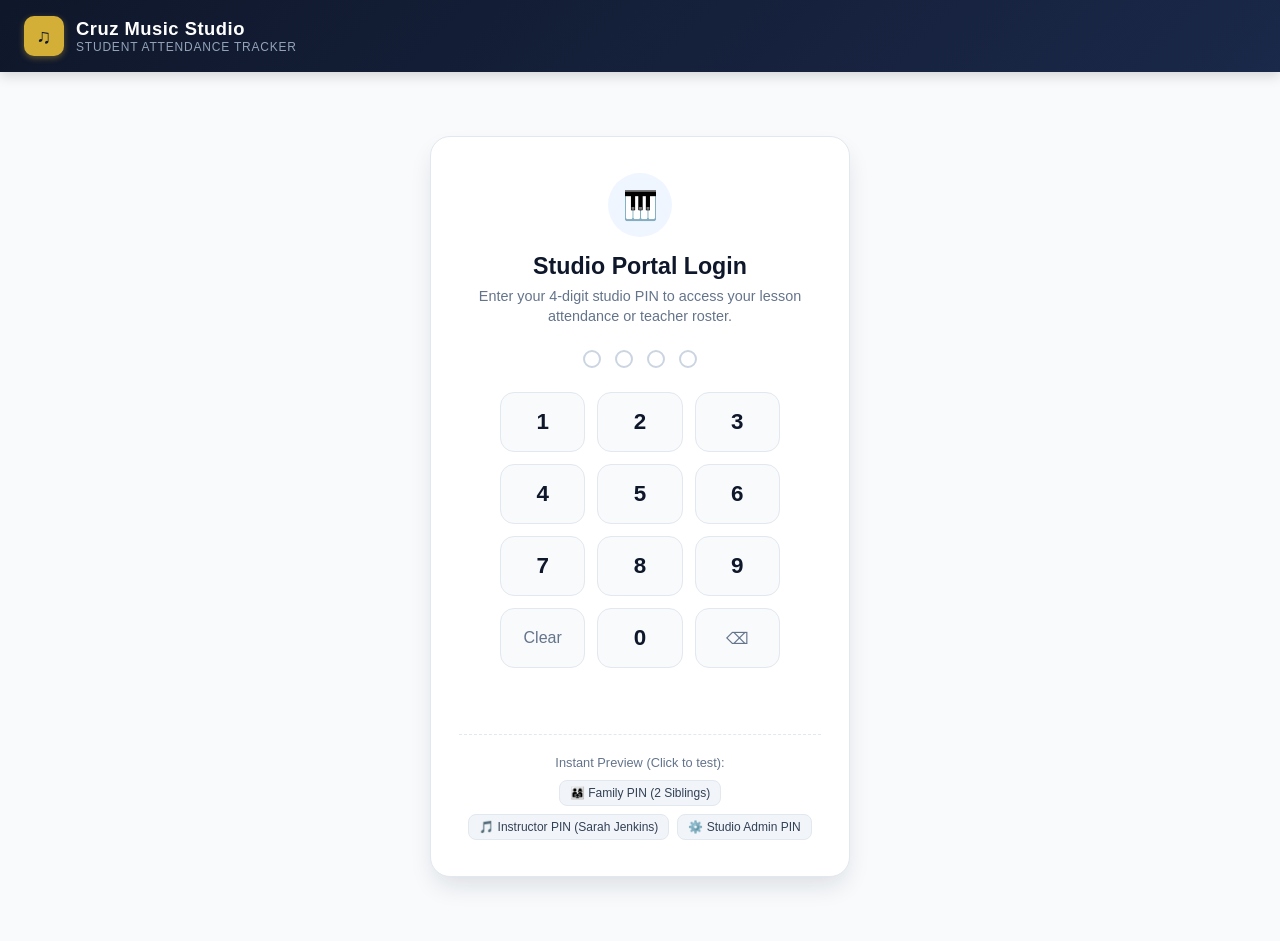
==== frontend/index.html @ cd7b5f2f "Initial commit: Cruz Music Studio Student Attendance Tracker" ====
<!DOCTYPE html>
<html lang="en">
<head>
  <meta charset="UTF-8">
  <meta name="viewport" content="width=device-width, initial-scale=1.0">
  <title>Cruz Music Studio — Attendance & Lesson Tracker</title>
  <link rel="stylesheet" href="styles.css">
</head>
<body>

  <!-- Top App Header -->
  <header class="app-header">
    <div class="brand-wrapper">
      <div class="brand-icon">♫</div>
      <div>
        <div class="brand-title">Cruz Music Studio</div>
        <div class="brand-subtitle">Student Attendance Tracker</div>
      </div>
    </div>
    <div class="header-actions" id="header-user-block" style="display: none;">
      <div class="user-badge" id="current-user-tag">Family Portal</div>
      <button class="btn-secondary-sm" id="btn-logout">Exit / Switch PIN</button>
    </div>
  </header>

  <!-- Main Container -->
  <main class="main-container">

    <!-- ==========================================
         VIEW 1: 4-DIGIT PIN LOGIN SCREEN
         ========================================== -->
    <section id="view-login" class="login-card">
      <div class="login-icon-badge">🎹</div>
      <h2 class="login-title">Studio Portal Login</h2>
      <p class="login-desc">Enter your 4-digit studio PIN to access your lesson attendance or teacher roster.</p>

      <!-- 4 PIN Dots -->
      <div class="pin-display-wrapper">
        <div class="pin-dot" id="dot-0"></div>
        <div class="pin-dot" id="dot-1"></div>
        <div class="pin-dot" id="dot-2"></div>
        <div class="pin-dot" id="dot-3"></div>
      </div>

      <!-- Touch Keypad -->
      <div class="pin-keypad">
        <button class="key-btn" data-key="1">1</button>
        <button class="key-btn" data-key="2">2</button>
        <button class="key-btn" data-key="3">3</button>
        <button class="key-btn" data-key="4">4</button>
        <button class="key-btn" data-key="5">5</button>
        <button class="key-btn" data-key="6">6</button>
        <button class="key-btn" data-key="7">7</button>
        <button class="key-btn" data-key="8">8</button>
        <button class="key-btn" data-key="9">9</button>
        <button class="key-btn action-key" data-key="clear">Clear</button>
        <button class="key-btn" data-key="0">0</button>
        <button class="key-btn action-key" data-key="backspace">⌫</button>
      </div>

      <div class="pin-feedback" id="pin-feedback"></div>

      <!-- Quick Demo PIN Switchers for Testing -->
      <div class="demo-pills">
        <span>Instant Preview (Click to test):</span>
        <div class="demo-btn-group">
          <button class="demo-chip" onclick="app.quickFillPin('4421')">👨‍👩‍👧 Family PIN (2 Siblings)</button>
          <button class="demo-chip" onclick="app.quickFillPin('1102')">🎵 Instructor PIN (Sarah Jenkins)</button>
          <button class="demo-chip" onclick="app.quickFillPin('9900')">⚙️ Studio Admin PIN</button>
        </div>
      </div>
    </section>

    <!-- ==========================================
         VIEW 2: FAMILY / PARENT PORTAL
         ========================================== -->
    <section id="view-family" style="display: none;">
      <div class="portal-header">
        <div class="portal-title-block">
          <h1 id="family-welcome-name">Welcome, Miller Family</h1>
          <p id="family-contact-sub">Primary Contact: (555) 831-2910 • maria.miller@email.com</p>
        </div>
        <div class="user-badge" style="background:#1E293B; border-color:#334155;">
          <span>Family PIN:</span> <strong id="family-pin-display">4421</strong>
        </div>
      </div>

      <!-- Child Tabs (If Family has multiple children) -->
      <div class="family-tabs" id="family-student-tabs">
        <!-- Rendered dynamically -->
      </div>

      <!-- Active Child Card Banner -->
      <div class="student-hero-banner" id="student-hero-banner">
        <div class="hero-meta">
          <h2 id="active-student-name">Leo Miller</h2>
          <div class="hero-details">
            <div>Instrument: <strong id="active-student-instrument">Piano</strong></div>
            <div>Instructor: <strong id="active-student-teacher">Sarah Jenkins</strong></div>
            <div>Lesson Schedule: <strong id="active-student-schedule">Tuesday at 4:00 PM</strong></div>
          </div>
        </div>
      </div>

      <!-- Summary Stats -->
      <div class="stat-grid">
        <div class="stat-card" style="border-top: 4px solid var(--status-attended);">
          <div class="stat-num" id="stat-attended" style="color: var(--status-attended);">0</div>
          <div class="stat-label">Attended</div>
        </div>
        <div class="stat-card" style="border-top: 4px solid var(--status-late);">
          <div class="stat-num" id="stat-late" style="color: var(--status-late);">0</div>
          <div class="stat-label">Late</div>
        </div>
        <div class="stat-card" style="border-top: 4px solid var(--status-missed);">
          <div class="stat-num" id="stat-missed" style="color: var(--status-missed);">0</div>
          <div class="stat-label">Missed</div>
        </div>
        <div class="stat-card" style="border-top: 4px solid var(--status-rescheduled);">
          <div class="stat-num" id="stat-rescheduled" style="color: var(--status-rescheduled);">0</div>
          <div class="stat-label">Rescheduled</div>
        </div>
      </div>

      <!-- Attendance History -->
      <div class="timeline-card">
        <div class="table-header">
          <span>Lesson Attendance Log & Practice Notes</span>
        </div>
        <div style="overflow-x: auto;">
          <table class="attendance-table">
            <thead>
              <tr>
                <th>Lesson #</th>
                <th>Date</th>
                <th>Status</th>
                <th>Instructor</th>
                <th>Practice Notes & Teacher Homework</th>
              </tr>
            </thead>
            <tbody id="family-attendance-tbody">
              <!-- Rendered dynamically -->
            </tbody>
          </table>
        </div>
      </div>
    </section>

    <!-- ==========================================
         VIEW 3: TEACHER PORTAL
         ========================================== -->
    <section id="view-teacher" style="display: none;">
      <div class="portal-header">
        <div class="portal-title-block">
          <h1 id="teacher-portal-name">Instructor: Sarah Jenkins</h1>
          <p id="teacher-portal-instruments">Piano, Voice • Today's Student Roster</p>
        </div>
        <div class="teacher-controls">
          <div class="date-picker-wrap">
            <label for="teacher-date-input">Lesson Date:</label>
            <input type="date" id="teacher-date-input">
          </div>
          <button class="btn-primary" id="btn-save-all-teacher">💾 Save All Changes</button>
        </div>
      </div>

      <div class="action-bar" style="margin-bottom: 20px;">
        <span style="font-weight: 700; color: var(--primary-navy);" id="roster-count-label">Assigned Students (0)</span>
        <div style="font-size: 0.85rem; color: var(--text-muted);">
          Tap status button to record attendance. Auto-saves on change.
        </div>
      </div>

      <!-- List of Student Cards -->
      <div id="teacher-roster-list">
        <!-- Rendered dynamically -->
      </div>
    </section>

    <!-- ==========================================
         VIEW 4: STUDIO ADMIN DASHBOARD
         ========================================== -->
    <section id="view-admin" style="display: none;">
      <div class="portal-header">
        <div class="portal-title-block">
          <h1>Studio Administration</h1>
          <p>Cruz Music Studio • Master Roster & Attendance Control</p>
        </div>
        <div style="display: flex; gap: 10px;">
          <button class="btn-gold" id="btn-modal-add-student">+ New Family / Student</button>
          <button class="btn-primary" id="btn-modal-add-teacher">+ New Instructor</button>
        </div>
      </div>

      <div class="admin-tabs">
        <button class="admin-tab active" data-tab="admin-tab-students">Families & Students</button>
        <button class="admin-tab" data-tab="admin-tab-teachers">Instructors (10)</button>
        <button class="admin-tab" data-tab="admin-tab-attendance">Recent Attendance Log</button>
        <button class="admin-tab" data-tab="admin-tab-settings">Google Sheet Connection</button>
      </div>

      <!-- Tab A: Students -->
      <div id="admin-tab-students" class="admin-tab-content">
        <div class="timeline-card">
          <div class="table-header">
            <span>Enrolled Students & Assigned Family PINs</span>
          </div>
          <div style="overflow-x: auto;">
            <table class="attendance-table">
              <thead>
                <tr>
                  <th>Student Name</th>
                  <th>Instrument</th>
                  <th>Instructor</th>
                  <th>Day & Time</th>
                  <th>Parent / Family</th>
                  <th>Family 4-Digit PIN</th>
                  <th>Status</th>
                </tr>
              </thead>
              <tbody id="admin-students-tbody"></tbody>
            </table>
          </div>
        </div>
      </div>

      <!-- Tab B: Teachers -->
      <div id="admin-tab-teachers" class="admin-tab-content" style="display: none;">
        <div class="timeline-card">
          <div class="table-header">
            <span>Studio Instructors Roster</span>
          </div>
          <div style="overflow-x: auto;">
            <table class="attendance-table">
              <thead>
                <tr>
                  <th>Teacher ID</th>
                  <th>Name</th>
                  <th>4-Digit PIN</th>
                  <th>Instruments</th>
                  <th>Email</th>
                  <th>Phone</th>
                  <th>Active</th>
                </tr>
              </thead>
              <tbody id="admin-teachers-tbody"></tbody>
            </table>
          </div>
        </div>
      </div>

      <!-- Tab C: Recent Attendance -->
      <div id="admin-tab-attendance" class="admin-tab-content" style="display: none;">
        <div class="timeline-card">
          <div class="table-header">
            <span>Studio-Wide Lesson Attendance Records</span>
          </div>
          <div style="overflow-x: auto;">
            <table class="attendance-table">
              <thead>
                <tr>
                  <th>Date</th>
                  <th>Student</th>
                  <th>Instructor</th>
                  <th>Status</th>
                  <th>Lesson #</th>
                  <th>Notes</th>
                </tr>
              </thead>
              <tbody id="admin-attendance-tbody"></tbody>
            </table>
          </div>
        </div>
      </div>

      <!-- Tab D: Google Sheet Settings -->
      <div id="admin-tab-settings" class="admin-tab-content" style="display: none;">
        <div class="student-card" style="max-width: 650px;">
          <h3 style="margin-bottom: 12px; color: var(--primary-navy);">Google Apps Script Web App Connection</h3>
          <p style="font-size: 0.9rem; color: var(--text-muted); margin-bottom: 16px; line-height: 1.5;">
            Paste your deployed Google Apps Script Web App URL below to sync directly with your live Google Sheet.
          </p>
          <div class="form-group">
            <label for="gas-endpoint-url">Google Apps Script Web App URL:</label>
            <input type="url" id="gas-endpoint-url" placeholder="https://script.google.com/macros/s/.../exec">
          </div>
          <div style="display: flex; gap: 10px; align-items: center; margin-top: 16px;">
            <button class="btn-primary" id="btn-save-gas-url">Save & Test Connection</button>
            <button class="btn-secondary-sm" style="color: var(--primary-navy); border-color: var(--border-color);" id="btn-reset-demo-mode">Reset to Demo Data</button>
          </div>
          <div id="gas-connection-status" style="margin-top: 14px; font-size: 0.88rem; font-weight: 600;"></div>
        </div>
      </div>
    </section>

  </main>

  <!-- ==========================================
       MODAL: ADD NEW FAMILY / STUDENT
       ========================================== -->
  <div class="modal-overlay" id="modal-add-student">
    <div class="modal-box">
      <div class="modal-header">
        <h3>Add New Family / Student</h3>
        <button class="modal-close" onclick="app.closeModals()">✕</button>
      </div>
      <form id="form-add-student">
        <div class="form-group">
          <label>Student Full Name *</label>
          <input type="text" id="new-stu-name" required placeholder="e.g. Liam Miller">
        </div>
        <div class="form-group">
          <label>Parent / Guardian Name *</label>
          <input type="text" id="new-parent-name" required placeholder="e.g. Maria Miller">
        </div>
        <div class="form-group">
          <label>Parent Phone & Email</label>
          <div style="display: grid; grid-template-columns: 1fr 1fr; gap: 8px;">
            <input type="tel" id="new-parent-phone" placeholder="(555) 000-0000">
            <input type="email" id="new-parent-email" placeholder="parent@email.com">
          </div>
        </div>
        <div class="form-group">
          <label>Instrument *</label>
          <input type="text" id="new-stu-instrument" required placeholder="e.g. Piano, Guitar, Drums, Voice">
        </div>
        <div class="form-group">
          <label>Assigned Instructor *</label>
          <select id="new-stu-teacher" required></select>
        </div>
        <div class="form-group">
          <label>Lesson Schedule (Day & Time)</label>
          <div style="display: grid; grid-template-columns: 1fr 1fr; gap: 8px;">
            <select id="new-stu-day">
              <option value="Monday">Monday</option>
              <option value="Tuesday">Tuesday</option>
              <option value="Wednesday">Wednesday</option>
              <option value="Thursday">Thursday</option>
              <option value="Friday">Friday</option>
              <option value="Saturday">Saturday</option>
            </select>
            <input type="text" id="new-stu-time" placeholder="e.g. 4:30 PM">
          </div>
        </div>
        <div class="form-group">
          <label>Family 4-Digit PIN *</label>
          <div class="pin-field-wrap">
            <input type="text" id="new-family-pin" maxlength="4" placeholder="e.g. 5241" required pattern="\d{4}">
            <button type="button" class="btn-generate-pin" id="btn-gen-family-pin">🎲 Auto-Gen PIN</button>
          </div>
          <span style="font-size: 0.75rem; color: var(--text-muted); display: block; margin-top: 4px;">
            Enter an existing family PIN to link siblings together, or click Auto-Gen for a unique new PIN.
          </span>
        </div>
        <div style="display: flex; justify-content: flex-end; gap: 10px; margin-top: 20px;">
          <button type="button" class="btn-secondary-sm" style="color: var(--text-muted); border-color: var(--border-color);" onclick="app.closeModals()">Cancel</button>
          <button type="submit" class="btn-gold">Create Student Profile</button>
        </div>
      </form>
    </div>
  </div>

  <!-- ==========================================
       MODAL: ADD NEW INSTRUCTOR
       ========================================== -->
  <div class="modal-overlay" id="modal-add-teacher">
    <div class="modal-box">
      <div class="modal-header">
        <h3>Add New Instructor</h3>
        <button class="modal-close" onclick="app.closeModals()">✕</button>
      </div>
      <form id="form-add-teacher">
        <div class="form-group">
          <label>Instructor Full Name *</label>
          <input type="text" id="new-teacher-name" required placeholder="e.g. Robert Smith">
        </div>
        <div class="form-group">
          <label>Instruments Taught *</label>
          <input type="text" id="new-teacher-instruments" required placeholder="e.g. Piano, Cello">
        </div>
        <div class="form-group">
          <label>Email & Phone</label>
          <div style="display: grid; grid-template-columns: 1fr 1fr; gap: 8px;">
            <input type="email" id="new-teacher-email" placeholder="teacher@cruzmusicstudio.com">
            <input type="tel" id="new-teacher-phone" placeholder="(555) 000-0000">
          </div>
        </div>
        <div class="form-group">
          <label>Teacher 4-Digit PIN *</label>
          <div class="pin-field-wrap">
            <input type="text" id="new-teacher-pin" maxlength="4" placeholder="e.g. 1111" required pattern="\d{4}">
            <button type="button" class="btn-generate-pin" id="btn-gen-teacher-pin">🎲 Auto-Gen PIN</button>
          </div>
        </div>
        <div style="display: flex; justify-content: flex-end; gap: 10px; margin-top: 20px;">
          <button type="button" class="btn-secondary-sm" style="color: var(--text-muted); border-color: var(--border-color);" onclick="app.closeModals()">Cancel</button>
          <button type="submit" class="btn-primary">Add Instructor</button>
        </div>
      </form>
    </div>
  </div>

  <!-- Toast Notification -->
  <div class="toast" id="toast-notification">
    <span id="toast-message">Attendance saved successfully!</span>
  </div>

  <!-- Scripts -->
  <script src="mockData.js"></script>
  <script src="app.js"></script>
</body>
</html>
---- frontend/styles.css ----
:root {
  --primary-navy: #0F172A;
  --navy-surface: #1E293B;
  --navy-light: #334155;
  --accent-gold: #D4AF37;
  --accent-gold-hover: #BF9B27;
  --accent-gold-light: #FEF9C3;
  --accent-gold-dark: #854D0E;
  
  --status-attended: #10B981;
  --status-attended-bg: #ECFDF5;
  --status-attended-border: #A7F3D0;
  
  --status-late: #F59E0B;
  --status-late-bg: #FFFBEB;
  --status-late-border: #FDE68A;
  
  --status-missed: #EF4444;
  --status-missed-bg: #FEF2F2;
  --status-missed-border: #FECACA;
  
  --status-rescheduled: #3B82F6;
  --status-rescheduled-bg: #EFF6FF;
  --status-rescheduled-border: #BFDBFE;

  --bg-page: #F8FAFC;
  --card-bg: #FFFFFF;
  --text-main: #0F172A;
  --text-muted: #64748B;
  --text-light: #94A3B8;
  --border-color: #E2E8F0;
  --border-radius: 14px;
  --shadow-sm: 0 1px 3px rgba(0, 0, 0, 0.05);
  --shadow-md: 0 4px 12px rgba(15, 23, 42, 0.08);
  --shadow-lg: 0 12px 24px -4px rgba(15, 23, 42, 0.12);
}

* {
  box-sizing: border-box;
  margin: 0;
  padding: 0;
  font-family: -apple-system, BlinkMacSystemFont, "Segoe UI", Roboto, Helvetica, Arial, sans-serif;
}

body {
  background-color: var(--bg-page);
  color: var(--text-main);
  min-height: 100vh;
  display: flex;
  flex-direction: column;
}

/* App Header */
.app-header {
  background: linear-gradient(135deg, var(--primary-navy) 0%, #1a2849 100%);
  color: white;
  padding: 16px 24px;
  display: flex;
  justify-content: space-between;
  align-items: center;
  box-shadow: 0 4px 12px rgba(0, 0, 0, 0.15);
  position: sticky;
  top: 0;
  z-index: 100;
}

.brand-wrapper {
  display: flex;
  align-items: center;
  gap: 12px;
}

.brand-icon {
  background: var(--accent-gold);
  color: var(--primary-navy);
  width: 40px;
  height: 40px;
  border-radius: 10px;
  display: flex;
  align-items: center;
  justify-content: center;
  font-weight: 800;
  font-size: 20px;
  box-shadow: 0 2px 6px rgba(212, 175, 55, 0.4);
}

.brand-title {
  font-size: 1.15rem;
  font-weight: 700;
  letter-spacing: 0.5px;
}

.brand-subtitle {
  font-size: 0.75rem;
  color: #94A3B8;
  letter-spacing: 0.8px;
  text-transform: uppercase;
}

.header-actions {
  display: flex;
  align-items: center;
  gap: 12px;
}

.user-badge {
  background: rgba(255, 255, 255, 0.1);
  padding: 6px 14px;
  border-radius: 20px;
  font-size: 0.85rem;
  color: #F1F5F9;
  display: flex;
  align-items: center;
  gap: 6px;
  border: 1px solid rgba(255, 255, 255, 0.15);
}

.btn-secondary-sm {
  background: transparent;
  color: #E2E8F0;
  border: 1px solid rgba(255, 255, 255, 0.25);
  padding: 6px 14px;
  border-radius: 8px;
  font-size: 0.85rem;
  cursor: pointer;
  transition: all 0.2s ease;
}

.btn-secondary-sm:hover {
  background: rgba(255, 255, 255, 0.15);
  color: white;
}

/* Container */
.main-container {
  flex: 1;
  max-width: 1080px;
  width: 100%;
  margin: 0 auto;
  padding: 24px 16px;
}

/* ============================================================
   PIN LOGIN VIEW
   ============================================================ */
.login-card {
  max-width: 420px;
  margin: 40px auto;
  background: var(--card-bg);
  border-radius: 20px;
  padding: 36px 28px;
  box-shadow: var(--shadow-lg);
  border: 1px solid var(--border-color);
  text-align: center;
}

.login-icon-badge {
  width: 64px;
  height: 64px;
  background: #EFF6FF;
  border-radius: 50%;
  display: flex;
  align-items: center;
  justify-content: center;
  margin: 0 auto 16px;
  color: var(--primary-navy);
  font-size: 28px;
}

.login-title {
  font-size: 1.45rem;
  font-weight: 700;
  color: var(--primary-navy);
  margin-bottom: 6px;
}

.login-desc {
  font-size: 0.9rem;
  color: var(--text-muted);
  margin-bottom: 24px;
  line-height: 1.4;
}

.pin-display-wrapper {
  display: flex;
  justify-content: center;
  gap: 14px;
  margin-bottom: 24px;
}

.pin-dot {
  width: 18px;
  height: 18px;
  border-radius: 50%;
  border: 2px solid #CBD5E1;
  background: transparent;
  transition: all 0.2s ease;
}

.pin-dot.filled {
  background: var(--accent-gold);
  border-color: var(--accent-gold);
  transform: scale(1.15);
  box-shadow: 0 0 10px rgba(212, 175, 55, 0.5);
}

.pin-keypad {
  display: grid;
  grid-template-columns: repeat(3, 1fr);
  gap: 12px;
  max-width: 280px;
  margin: 0 auto;
}

.key-btn {
  background: #F8FAFC;
  border: 1px solid var(--border-color);
  border-radius: 14px;
  padding: 16px 0;
  font-size: 1.4rem;
  font-weight: 600;
  color: var(--primary-navy);
  cursor: pointer;
  transition: all 0.15s ease;
  user-select: none;
  -webkit-tap-highlight-color: transparent;
}

.key-btn:hover {
  background: #F1F5F9;
  border-color: #CBD5E1;
}

.key-btn:active {
  background: #E2E8F0;
  transform: scale(0.96);
}

.key-btn.action-key {
  font-size: 1rem;
  font-weight: 500;
  color: var(--text-muted);
}

.pin-feedback {
  min-height: 24px;
  margin-top: 14px;
  font-size: 0.88rem;
  font-weight: 600;
}

.pin-feedback.error {
  color: var(--status-missed);
}

.pin-feedback.loading {
  color: var(--text-muted);
}

/* Demo helpers */
.demo-pills {
  margin-top: 28px;
  padding-top: 20px;
  border-top: 1px dashed var(--border-color);
  font-size: 0.8rem;
  color: var(--text-muted);
}

.demo-btn-group {
  display: flex;
  flex-wrap: wrap;
  gap: 8px;
  justify-content: center;
  margin-top: 10px;
}

.demo-chip {
  background: #F1F5F9;
  border: 1px solid #E2E8F0;
  padding: 5px 10px;
  border-radius: 8px;
  font-size: 0.75rem;
  cursor: pointer;
  transition: all 0.2s;
  color: #334155;
}

.demo-chip:hover {
  background: var(--accent-gold-light);
  border-color: var(--accent-gold);
  color: var(--accent-gold-dark);
}

/* ============================================================
   PORTAL SHARED STYLES
   ============================================================ */
.portal-header {
  background: white;
  border-radius: var(--border-radius);
  padding: 22px 24px;
  box-shadow: var(--shadow-sm);
  border: 1px solid var(--border-color);
  margin-bottom: 24px;
  display: flex;
  flex-wrap: wrap;
  justify-content: space-between;
  align-items: center;
  gap: 16px;
}

.portal-title-block h1 {
  font-size: 1.5rem;
  font-weight: 800;
  color: var(--primary-navy);
}

.portal-title-block p {
  color: var(--text-muted);
  font-size: 0.9rem;
  margin-top: 3px;
}

.stat-grid {
  display: grid;
  grid-template-columns: repeat(auto-fit, minmax(130px, 1fr));
  gap: 12px;
  margin-bottom: 24px;
}

.stat-card {
  background: white;
  padding: 16px;
  border-radius: var(--border-radius);
  border: 1px solid var(--border-color);
  box-shadow: var(--shadow-sm);
  text-align: center;
}

.stat-num {
  font-size: 1.6rem;
  font-weight: 800;
  color: var(--primary-navy);
}

.stat-label {
  font-size: 0.78rem;
  color: var(--text-muted);
  text-transform: uppercase;
  letter-spacing: 0.5px;
  margin-top: 4px;
}

/* ============================================================
   TEACHER PORTAL
   ============================================================ */
.teacher-controls {
  display: flex;
  align-items: center;
  gap: 12px;
  flex-wrap: wrap;
}

.date-picker-wrap {
  display: flex;
  align-items: center;
  gap: 8px;
  background: #F8FAFC;
  padding: 8px 12px;
  border-radius: 10px;
  border: 1px solid var(--border-color);
}

.date-picker-wrap label {
  font-size: 0.85rem;
  font-weight: 600;
  color: var(--text-muted);
}

.date-picker-wrap input[type="date"] {
  border: none;
  background: transparent;
  font-size: 0.9rem;
  font-weight: 600;
  color: var(--primary-navy);
  outline: none;
  cursor: pointer;
}

.student-card {
  background: white;
  border-radius: var(--border-radius);
  padding: 20px;
  margin-bottom: 16px;
  box-shadow: var(--shadow-sm);
  border: 1px solid var(--border-color);
  transition: border-color 0.2s ease, box-shadow 0.2s ease;
}

.student-card.saved {
  border-left: 5px solid var(--status-attended);
}

.student-card-header {
  display: flex;
  justify-content: space-between;
  align-items: flex-start;
  margin-bottom: 14px;
}

.student-name-block h3 {
  font-size: 1.15rem;
  font-weight: 700;
  color: var(--primary-navy);
}

.student-sub {
  font-size: 0.85rem;
  color: var(--text-muted);
  display: flex;
  align-items: center;
  gap: 8px;
  margin-top: 4px;
}

.instrument-tag {
  background: #F1F5F9;
  color: var(--primary-navy);
  padding: 3px 8px;
  border-radius: 6px;
  font-weight: 600;
  font-size: 0.75rem;
}

/* Status Button Group */
.status-buttons {
  display: grid;
  grid-template-columns: repeat(4, 1fr);
  gap: 8px;
  margin: 14px 0;
}

.btn-status {
  padding: 10px 4px;
  border-radius: 10px;
  font-size: 0.85rem;
  font-weight: 700;
  border: 1px solid transparent;
  cursor: pointer;
  background: #F8FAFC;
  color: var(--text-muted);
  transition: all 0.15s ease;
  display: flex;
  flex-direction: column;
  align-items: center;
  gap: 4px;
}

.btn-status span.status-icon {
  font-size: 1.1rem;
}

.btn-status:hover {
  background: #F1F5F9;
}

/* Active Status Buttons */
.btn-status.attended.active {
  background: var(--status-attended);
  color: white;
  border-color: #059669;
  box-shadow: 0 2px 8px rgba(16, 185, 129, 0.35);
}

.btn-status.late.active {
  background: var(--status-late);
  color: white;
  border-color: #D97706;
  box-shadow: 0 2px 8px rgba(245, 158, 11, 0.35);
}

.btn-status.missed.active {
  background: var(--status-missed);
  color: white;
  border-color: #DC2626;
  box-shadow: 0 2px 8px rgba(239, 68, 68, 0.35);
}

.btn-status.rescheduled.active {
  background: var(--status-rescheduled);
  color: white;
  border-color: #2563EB;
  box-shadow: 0 2px 8px rgba(59, 130, 246, 0.35);
}

/* Card Inputs: Lesson # and Notes */
.card-inputs {
  display: grid;
  grid-template-columns: 100px 1fr auto;
  gap: 10px;
  align-items: center;
  margin-top: 12px;
}

.input-sm {
  width: 100%;
  padding: 8px 12px;
  border-radius: 8px;
  border: 1px solid var(--border-color);
  font-size: 0.85rem;
  outline: none;
  background: #F8FAFC;
}

.input-sm:focus {
  background: white;
  border-color: var(--accent-gold);
  box-shadow: 0 0 0 2px rgba(212, 175, 55, 0.2);
}

.btn-save-row {
  background: var(--primary-navy);
  color: white;
  border: none;
  padding: 8px 16px;
  border-radius: 8px;
  font-size: 0.85rem;
  font-weight: 600;
  cursor: pointer;
  transition: all 0.2s;
  white-space: nowrap;
}

.btn-save-row:hover {
  background: #1e293b;
}

/* ============================================================
   FAMILY PORTAL (Multi-Student Support)
   ============================================================ */
.family-tabs {
  display: flex;
  gap: 10px;
  margin-bottom: 20px;
  border-bottom: 2px solid var(--border-color);
  padding-bottom: 8px;
}

.family-tab-btn {
  background: transparent;
  border: none;
  padding: 10px 18px;
  font-size: 1rem;
  font-weight: 700;
  color: var(--text-muted);
  cursor: pointer;
  border-radius: 8px;
  transition: all 0.2s;
  display: flex;
  align-items: center;
  gap: 8px;
}

.family-tab-btn.active {
  background: var(--primary-navy);
  color: white;
}

.student-hero-banner {
  background: white;
  border-radius: var(--border-radius);
  padding: 20px 24px;
  border: 1px solid var(--border-color);
  box-shadow: var(--shadow-sm);
  margin-bottom: 20px;
  display: flex;
  justify-content: space-between;
  align-items: center;
  flex-wrap: wrap;
  gap: 16px;
}

.hero-meta h2 {
  font-size: 1.35rem;
  font-weight: 800;
  color: var(--primary-navy);
}

.hero-details {
  display: flex;
  gap: 16px;
  margin-top: 6px;
  font-size: 0.85rem;
  color: var(--text-muted);
  flex-wrap: wrap;
}

.hero-details strong {
  color: var(--primary-navy);
}

/* Attendance Timeline Table */
.timeline-card {
  background: white;
  border-radius: var(--border-radius);
  border: 1px solid var(--border-color);
  box-shadow: var(--shadow-sm);
  overflow: hidden;
}

.table-header {
  padding: 16px 20px;
  border-bottom: 1px solid var(--border-color);
  font-weight: 700;
  font-size: 1.05rem;
  color: var(--primary-navy);
  display: flex;
  justify-content: space-between;
  align-items: center;
}

.attendance-table {
  width: 100%;
  border-collapse: collapse;
  text-align: left;
  font-size: 0.9rem;
}

.attendance-table th {
  background: #F8FAFC;
  padding: 12px 18px;
  color: var(--text-muted);
  font-weight: 600;
  font-size: 0.78rem;
  text-transform: uppercase;
  border-bottom: 1px solid var(--border-color);
}

.attendance-table td {
  padding: 16px 18px;
  border-bottom: 1px solid var(--border-color);
  vertical-align: middle;
}

.status-badge {
  display: inline-flex;
  align-items: center;
  gap: 6px;
  padding: 4px 10px;
  border-radius: 20px;
  font-size: 0.78rem;
  font-weight: 700;
}

.status-badge.Attended {
  background: var(--status-attended-bg);
  color: var(--status-attended);
  border: 1px solid var(--status-attended-border);
}

.status-badge.Late {
  background: var(--status-late-bg);
  color: var(--status-late);
  border: 1px solid var(--status-late-border);
}

.status-badge.Missed {
  background: var(--status-missed-bg);
  color: var(--status-missed);
  border: 1px solid var(--status-missed-border);
}

.status-badge.Rescheduled {
  background: var(--status-rescheduled-bg);
  color: var(--status-rescheduled);
  border: 1px solid var(--status-rescheduled-border);
}

/* ============================================================
   ADMIN DASHBOARD
   ============================================================ */
.admin-tabs {
  display: flex;
  gap: 8px;
  margin-bottom: 20px;
}

.admin-tab {
  padding: 10px 18px;
  background: white;
  border: 1px solid var(--border-color);
  border-radius: 10px;
  font-size: 0.9rem;
  font-weight: 600;
  cursor: pointer;
  color: var(--text-muted);
}

.admin-tab.active {
  background: var(--primary-navy);
  color: white;
  border-color: var(--primary-navy);
}

.action-bar {
  display: flex;
  justify-content: space-between;
  align-items: center;
  margin-bottom: 16px;
  gap: 12px;
  flex-wrap: wrap;
}

.btn-primary {
  background: var(--primary-navy);
  color: white;
  border: none;
  padding: 10px 18px;
  border-radius: 8px;
  font-size: 0.88rem;
  font-weight: 600;
  cursor: pointer;
  display: inline-flex;
  align-items: center;
  gap: 6px;
  transition: all 0.2s;
}

.btn-primary:hover {
  background: #1e293b;
}

.btn-gold {
  background: var(--accent-gold);
  color: var(--primary-navy);
  border: none;
  padding: 10px 18px;
  border-radius: 8px;
  font-size: 0.88rem;
  font-weight: 700;
  cursor: pointer;
  display: inline-flex;
  align-items: center;
  gap: 6px;
  transition: all 0.2s;
}

.btn-gold:hover {
  background: var(--accent-gold-hover);
}

/* Modal */
.modal-overlay {
  position: fixed;
  top: 0;
  left: 0;
  right: 0;
  bottom: 0;
  background: rgba(15, 23, 42, 0.6);
  backdrop-filter: blur(4px);
  display: none;
  justify-content: center;
  align-items: center;
  z-index: 999;
  padding: 16px;
}

.modal-overlay.open {
  display: flex;
}

.modal-box {
  background: white;
  border-radius: 18px;
  max-width: 500px;
  width: 100%;
  padding: 28px;
  box-shadow: var(--shadow-lg);
}

.modal-header {
  display: flex;
  justify-content: space-between;
  align-items: center;
  margin-bottom: 20px;
}

.modal-header h3 {
  font-size: 1.25rem;
  color: var(--primary-navy);
}

.modal-close {
  background: transparent;
  border: none;
  font-size: 1.5rem;
  color: var(--text-muted);
  cursor: pointer;
}

.form-group {
  margin-bottom: 14px;
}

.form-group label {
  display: block;
  font-size: 0.82rem;
  font-weight: 600;
  color: var(--text-muted);
  margin-bottom: 5px;
}

.form-group input,
.form-group select {
  width: 100%;
  padding: 10px 14px;
  border-radius: 8px;
  border: 1px solid var(--border-color);
  font-size: 0.9rem;
  outline: none;
}

.pin-field-wrap {
  display: flex;
  gap: 8px;
}

.btn-generate-pin {
  background: #F1F5F9;
  border: 1px solid var(--border-color);
  padding: 0 14px;
  border-radius: 8px;
  font-size: 0.8rem;
  font-weight: 600;
  color: var(--primary-navy);
  cursor: pointer;
  white-space: nowrap;
}

/* Toast */
.toast {
  position: fixed;
  bottom: 24px;
  right: 24px;
  background: var(--primary-navy);
  color: white;
  padding: 12px 22px;
  border-radius: 10px;
  font-size: 0.9rem;
  box-shadow: var(--shadow-lg);
  display: none;
  align-items: center;
  gap: 10px;
  z-index: 1000;
  animation: slideUp 0.3s ease;
}

.toast.show {
  display: flex;
}

@keyframes slideUp {
  from { transform: translateY(20px); opacity: 0; }
  to { transform: translateY(0); opacity: 1; }
}

/* Responsive adjustments */
@media (max-width: 640px) {
  .card-inputs {
    grid-template-columns: 1fr;
  }
  .status-buttons {
    grid-template-columns: repeat(2, 1fr);
  }
  .app-header {
    padding: 12px 16px;
  }
  .student-hero-banner {
    flex-direction: column;
    align-items: flex-start;
  }
}
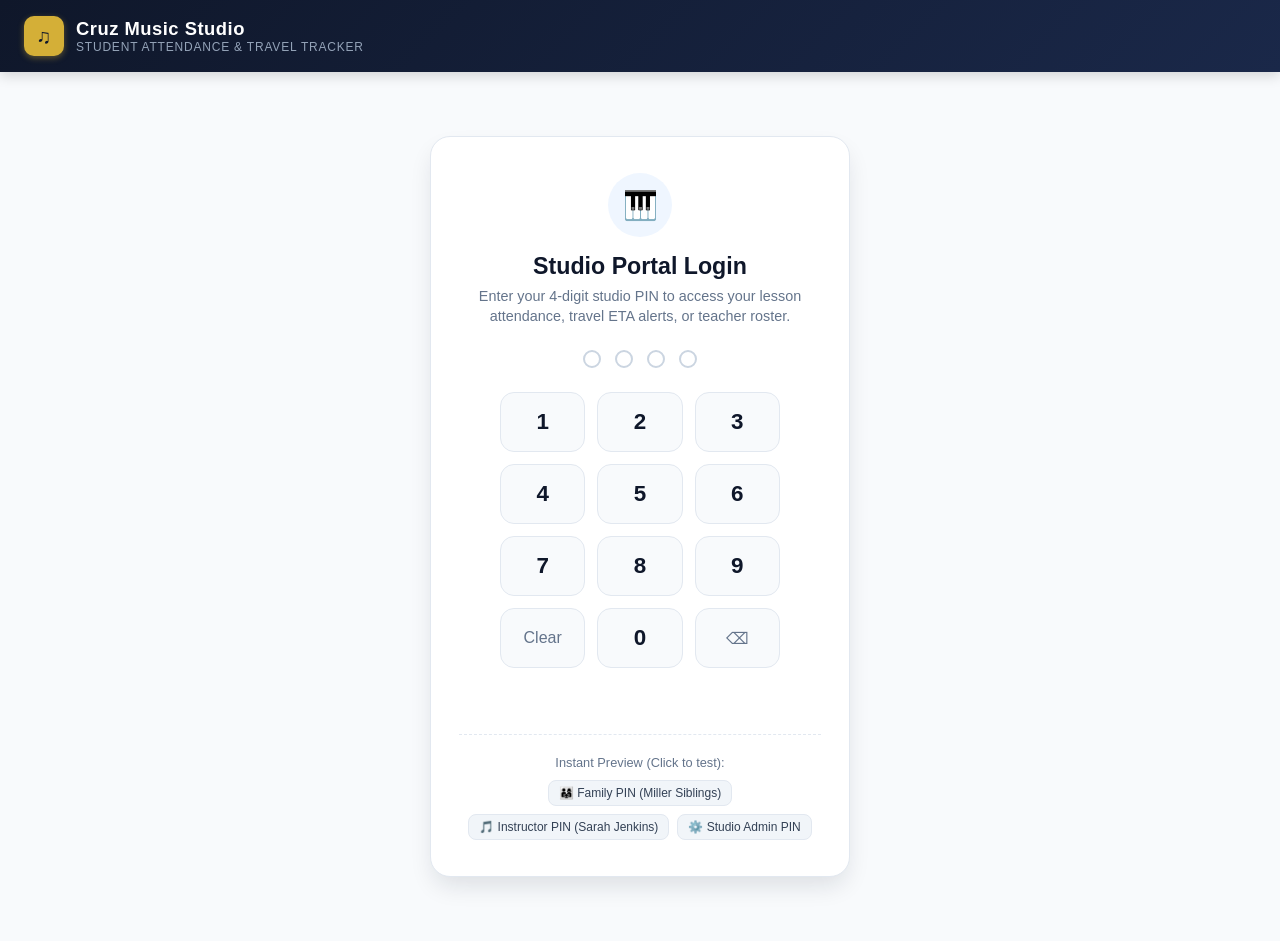
==== commit a2b42a78: "Add two-way attendance confirmation, travel teacher delay alerts, and 15-minute studio notice policy" ====
--- a/frontend/index.html
+++ b/frontend/index.html
@@ -3,7 +3,7 @@
 <head>
   <meta charset="UTF-8">
   <meta name="viewport" content="width=device-width, initial-scale=1.0">
-  <title>Cruz Music Studio — Attendance & Lesson Tracker</title>
+  <title>Cruz Music Studio — Attendance & Travel Teacher Tracker</title>
   <link rel="stylesheet" href="styles.css">
 </head>
 <body>
@@ -14,7 +14,7 @@
       <div class="brand-icon">♫</div>
       <div>
         <div class="brand-title">Cruz Music Studio</div>
-        <div class="brand-subtitle">Student Attendance Tracker</div>
+        <div class="brand-subtitle">Student Attendance & Travel Tracker</div>
       </div>
     </div>
     <div class="header-actions" id="header-user-block" style="display: none;">
@@ -32,7 +32,7 @@
     <section id="view-login" class="login-card">
       <div class="login-icon-badge">🎹</div>
       <h2 class="login-title">Studio Portal Login</h2>
-      <p class="login-desc">Enter your 4-digit studio PIN to access your lesson attendance or teacher roster.</p>
+      <p class="login-desc">Enter your 4-digit studio PIN to access your lesson attendance, travel ETA alerts, or teacher roster.</p>
 
       <!-- 4 PIN Dots -->
       <div class="pin-display-wrapper">
@@ -64,7 +64,7 @@
       <div class="demo-pills">
         <span>Instant Preview (Click to test):</span>
         <div class="demo-btn-group">
-          <button class="demo-chip" onclick="app.quickFillPin('4421')">👨‍👩‍👧 Family PIN (2 Siblings)</button>
+          <button class="demo-chip" onclick="app.quickFillPin('4421')">👨‍👩‍👧 Family PIN (Miller Siblings)</button>
           <button class="demo-chip" onclick="app.quickFillPin('1102')">🎵 Instructor PIN (Sarah Jenkins)</button>
           <button class="demo-chip" onclick="app.quickFillPin('9900')">⚙️ Studio Admin PIN</button>
         </div>
@@ -85,6 +85,11 @@
         </div>
       </div>
 
+      <!-- Live Travel ETA Alerts from Travel Teachers -->
+      <div id="family-travel-alerts-container" class="travel-alert-container">
+        <!-- Rendered dynamically if teacher sent a travel delay alert -->
+      </div>
+
       <!-- Child Tabs (If Family has multiple children) -->
       <div class="family-tabs" id="family-student-tabs">
         <!-- Rendered dynamically -->
@@ -110,7 +115,7 @@
         </div>
         <div class="stat-card" style="border-top: 4px solid var(--status-late);">
           <div class="stat-num" id="stat-late" style="color: var(--status-late);">0</div>
-          <div class="stat-label">Late</div>
+          <div class="stat-label">Tardy</div>
         </div>
         <div class="stat-card" style="border-top: 4px solid var(--status-missed);">
           <div class="stat-num" id="stat-missed" style="color: var(--status-missed);">0</div>
@@ -122,10 +127,13 @@
         </div>
       </div>
 
-      <!-- Attendance History -->
+      <!-- Attendance History with Two-Way Notes & Confirmation -->
       <div class="timeline-card">
         <div class="table-header">
-          <span>Lesson Attendance Log & Practice Notes</span>
+          <span>Lesson Attendance Log & Mutual Communication</span>
+          <span style="font-size: 0.82rem; font-weight: normal; color: var(--text-muted);">
+            Both parent & teacher can confirm attendance, tardiness, and leave notes.
+          </span>
         </div>
         <div style="overflow-x: auto;">
           <table class="attendance-table">
@@ -135,7 +143,8 @@
                 <th>Date</th>
                 <th>Status</th>
                 <th>Instructor</th>
-                <th>Practice Notes & Teacher Homework</th>
+                <th>Notes & Mutual Dialogue</th>
+                <th>Parent Confirmation</th>
               </tr>
             </thead>
             <tbody id="family-attendance-tbody">
@@ -153,7 +162,7 @@
       <div class="portal-header">
         <div class="portal-title-block">
           <h1 id="teacher-portal-name">Instructor: Sarah Jenkins</h1>
-          <p id="teacher-portal-instruments">Piano, Voice • Today's Student Roster</p>
+          <p id="teacher-portal-instruments">Piano, Voice • Today's Travel Student Roster</p>
         </div>
         <div class="teacher-controls">
           <div class="date-picker-wrap">
@@ -167,7 +176,7 @@
       <div class="action-bar" style="margin-bottom: 20px;">
         <span style="font-weight: 700; color: var(--primary-navy);" id="roster-count-label">Assigned Students (0)</span>
         <div style="font-size: 0.85rem; color: var(--text-muted);">
-          Tap status button to record attendance. Auto-saves on change.
+          Tap status to record attendance. Use <strong>"🚗 Travel Delay"</strong> if running behind (15+ min notice required).
         </div>
       </div>
 
@@ -184,9 +193,9 @@
       <div class="portal-header">
         <div class="portal-title-block">
           <h1>Studio Administration</h1>
-          <p>Cruz Music Studio • Master Roster & Attendance Control</p>
-        </div>
-        <div style="display: flex; gap: 10px;">
+          <p>Cruz Music Studio • Master Roster, Travel Alerts & Attendance Control</p>
+        </div>
+        <div style="display: flex; gap: 10px; flex-wrap: wrap;">
           <button class="btn-gold" id="btn-modal-add-student">+ New Family / Student</button>
           <button class="btn-primary" id="btn-modal-add-teacher">+ New Instructor</button>
         </div>
@@ -196,6 +205,7 @@
         <button class="admin-tab active" data-tab="admin-tab-students">Families & Students</button>
         <button class="admin-tab" data-tab="admin-tab-teachers">Instructors (10)</button>
         <button class="admin-tab" data-tab="admin-tab-attendance">Recent Attendance Log</button>
+        <button class="admin-tab" data-tab="admin-tab-alerts">🚗 Travel Alerts & Tardiness</button>
         <button class="admin-tab" data-tab="admin-tab-settings">Google Sheet Connection</button>
       </div>
 
@@ -253,7 +263,7 @@
       <div id="admin-tab-attendance" class="admin-tab-content" style="display: none;">
         <div class="timeline-card">
           <div class="table-header">
-            <span>Studio-Wide Lesson Attendance Records</span>
+            <span>Studio-Wide Lesson Attendance & Two-Way Confirmations</span>
           </div>
           <div style="overflow-x: auto;">
             <table class="attendance-table">
@@ -264,7 +274,7 @@
                   <th>Instructor</th>
                   <th>Status</th>
                   <th>Lesson #</th>
-                  <th>Notes</th>
+                  <th>Teacher Notes & Parent Confirmation</th>
                 </tr>
               </thead>
               <tbody id="admin-attendance-tbody"></tbody>
@@ -273,7 +283,33 @@
         </div>
       </div>
 
-      <!-- Tab D: Google Sheet Settings -->
+      <!-- Tab D: Travel Alerts & Tardiness Tracker -->
+      <div id="admin-tab-alerts" class="admin-tab-content" style="display: none;">
+        <div class="timeline-card">
+          <div class="table-header">
+            <span>Travel Teacher Delay Alerts & 15-Minute Policy Compliance</span>
+          </div>
+          <div style="overflow-x: auto;">
+            <table class="attendance-table">
+              <thead>
+                <tr>
+                  <th>Date & Time</th>
+                  <th>Teacher</th>
+                  <th>Student</th>
+                  <th>Scheduled Time</th>
+                  <th>Delay</th>
+                  <th>Reason & Message</th>
+                  <th>15-Min Policy Status</th>
+                  <th>Parent Acknowledgment</th>
+                </tr>
+              </thead>
+              <tbody id="admin-alerts-tbody"></tbody>
+            </table>
+          </div>
+        </div>
+      </div>
+
+      <!-- Tab E: Google Sheet Settings -->
       <div id="admin-tab-settings" class="admin-tab-content" style="display: none;">
         <div class="student-card" style="max-width: 650px;">
           <h3 style="margin-bottom: 12px; color: var(--primary-navy);">Google Apps Script Web App Connection</h3>
@@ -294,6 +330,150 @@
     </section>
 
   </main>
+
+  <!-- ==========================================
+       MODAL: TEACHER SEND TRAVEL DELAY NOTICE
+       ========================================== -->
+  <div class="modal-overlay" id="modal-travel-alert">
+    <div class="modal-box">
+      <div class="modal-header">
+        <h3>🚗 Report Travel Delay / Running Late</h3>
+        <button class="modal-close" onclick="app.closeModals()">✕</button>
+      </div>
+      <form id="form-travel-alert">
+        <input type="hidden" id="alert-student-id">
+        <input type="hidden" id="alert-scheduled-time">
+
+        <div style="background:#F8FAFC; border:1px solid var(--border-color); border-radius:10px; padding:12px 16px; margin-bottom:14px;">
+          <div style="font-size:0.9rem; font-weight:700; color:var(--primary-navy);" id="alert-modal-student-name">Student Name</div>
+          <div style="font-size:0.85rem; color:var(--text-muted); margin-top:2px;">
+            Scheduled Lesson: <strong id="alert-modal-schedule" style="color:var(--primary-navy);">4:00 PM</strong>
+          </div>
+        </div>
+
+        <!-- 15-Minute Policy Status Check Box -->
+        <div id="policy-compliance-box" style="padding:10px 14px; border-radius:10px; margin-bottom:14px; font-size:0.85rem; line-height:1.4;">
+          <!-- Dynamically filled with policy check -->
+        </div>
+
+        <div class="form-group">
+          <label>Estimated Delay Duration *</label>
+          <div class="chip-grid" id="delay-duration-chips">
+            <button type="button" class="chip-option" data-val="10 mins">+10 mins</button>
+            <button type="button" class="chip-option selected" data-val="15 mins">+15 mins</button>
+            <button type="button" class="chip-option" data-val="20 mins">+20 mins</button>
+            <button type="button" class="chip-option" data-val="30 mins">+30 mins</button>
+          </div>
+          <input type="hidden" id="alert-delay-input" value="15 mins">
+        </div>
+
+        <div class="form-group">
+          <label>Reason for Delay *</label>
+          <select id="alert-reason-select">
+            <option value="Heavy Traffic / Highway Accident">Heavy Traffic / Highway Accident</option>
+            <option value="Previous In-Home Lesson Overran">Previous In-Home Lesson Overran</option>
+            <option value="Severe Weather / Storm">Severe Weather / Storm</option>
+            <option value="Vehicle / Transit Trouble">Vehicle / Transit Trouble</option>
+            <option value="Detour / Road Closure">Detour / Road Closure</option>
+            <option value="Other">Other Delay</option>
+          </select>
+        </div>
+
+        <div class="form-group">
+          <label>Message to Family & Administration *</label>
+          <textarea id="alert-message-input" rows="3" required placeholder="Explain delay and makeup plan..."></textarea>
+          <div style="display:flex; gap:6px; flex-wrap:wrap; margin-top:6px;">
+            <button type="button" class="demo-chip" onclick="app.insertAlertPreset('Will make up the full time at the end of our lesson today!')">+ Add Today Makeup Note</button>
+            <button type="button" class="demo-chip" onclick="app.insertAlertPreset('Will add extra time to our next lesson to make up for today.')">+ Add Next Lesson Makeup Note</button>
+          </div>
+        </div>
+
+        <div style="display: flex; justify-content: flex-end; gap: 10px; margin-top: 20px;">
+          <button type="button" class="btn-secondary-sm" style="color: var(--text-muted); border-color: var(--border-color);" onclick="app.closeModals()">Cancel</button>
+          <button type="submit" class="btn-gold">🚨 Send Delay Alert</button>
+        </div>
+      </form>
+    </div>
+  </div>
+
+  <!-- ==========================================
+       MODAL: PARENT CONFIRMATION & NOTE
+       ========================================== -->
+  <div class="modal-overlay" id="modal-parent-confirm">
+    <div class="modal-box">
+      <div class="modal-header">
+        <h3>Confirm Lesson Attendance & Tardiness</h3>
+        <button class="modal-close" onclick="app.closeModals()">✕</button>
+      </div>
+      <form id="form-parent-confirm">
+        <input type="hidden" id="confirm-record-id">
+        <input type="hidden" id="confirm-student-id">
+
+        <div style="background:#F8FAFC; border:1px solid var(--border-color); border-radius:10px; padding:12px 16px; margin-bottom:14px;">
+          <div style="font-size:0.9rem; font-weight:700; color:var(--primary-navy);" id="confirm-modal-lesson-title">Lesson #7 • Sept 22, 2026</div>
+          <div style="font-size:0.85rem; color:var(--text-muted); margin-top:2px;">
+            Teacher: <strong id="confirm-modal-teacher-name">Sarah Jenkins</strong>
+          </div>
+        </div>
+
+        <div class="form-group">
+          <label>Attendance / Tardiness Status *</label>
+          <select id="confirm-status-select" required>
+            <option value="Confirmed Attended">🟢 Confirmed: Attended On Time</option>
+            <option value="Confirmed Late (Teacher)">🟠 Confirmed: Teacher was Running Late</option>
+            <option value="Confirmed Late (Student)">🟡 Confirmed: Student was Running Late</option>
+            <option value="Confirmed Rescheduled">🔵 Confirmed: Lesson Rescheduled</option>
+            <option value="Disputed">🔴 Disputed: Attendance Discrepancy</option>
+          </select>
+        </div>
+
+        <div class="form-group">
+          <label>Parent Note / Response to Teacher (Visible to Teacher & Admin)</label>
+          <textarea id="confirm-parent-notes" rows="3" placeholder="Leave a message or feedback for the teacher..."></textarea>
+          <div style="display:flex; gap:6px; flex-wrap:wrap; margin-top:6px;">
+            <button type="button" class="demo-chip" onclick="app.insertParentPreset('Sorry that we were running behind today! Thank you so much for your patience.')">+ Tardy Apology</button>
+            <button type="button" class="demo-chip" onclick="app.insertParentPreset('Confirmed! Thank you for letting us know about the traffic and making up the time.')">+ Make-up Acknowledgment</button>
+            <button type="button" class="demo-chip" onclick="app.insertParentPreset('Great lesson! Thank you.')">+ Great Lesson</button>
+          </div>
+        </div>
+
+        <div style="display: flex; justify-content: flex-end; gap: 10px; margin-top: 20px;">
+          <button type="button" class="btn-secondary-sm" style="color: var(--text-muted); border-color: var(--border-color);" onclick="app.closeModals()">Cancel</button>
+          <button type="submit" class="btn-primary">Submit Confirmation</button>
+        </div>
+      </form>
+    </div>
+  </div>
+
+  <!-- ==========================================
+       MODAL: PARENT ACKNOWLEDGE TRAVEL ALERT
+       ========================================== -->
+  <div class="modal-overlay" id="modal-ack-alert">
+    <div class="modal-box">
+      <div class="modal-header">
+        <h3>💬 Reply to Teacher's Travel Notice</h3>
+        <button class="modal-close" onclick="app.closeModals()">✕</button>
+      </div>
+      <form id="form-ack-alert">
+        <input type="hidden" id="ack-alert-id">
+        <p style="font-size:0.9rem; color:var(--text-muted); margin-bottom:12px;">
+          Send a quick message back to your teacher letting them know you received the delay notice:
+        </p>
+        <div class="form-group">
+          <textarea id="ack-message-input" rows="3" required placeholder="Type your response..."></textarea>
+          <div style="display:flex; gap:6px; flex-wrap:wrap; margin-top:6px;">
+            <button type="button" class="demo-chip" onclick="app.insertAckPreset('No problem, drive safe!')">+ "Drive safe!"</button>
+            <button type="button" class="demo-chip" onclick="app.insertAckPreset('Thanks for the heads-up, see you then!')">+ "See you then!"</button>
+            <button type="button" class="demo-chip" onclick="app.insertAckPreset('Take your time, we are home.')">+ "Take your time"</button>
+          </div>
+        </div>
+        <div style="display: flex; justify-content: flex-end; gap: 10px; margin-top: 20px;">
+          <button type="button" class="btn-secondary-sm" style="color: var(--text-muted); border-color: var(--border-color);" onclick="app.closeModals()">Cancel</button>
+          <button type="submit" class="btn-gold">Send Reply to Teacher</button>
+        </div>
+      </form>
+    </div>
+  </div>
 
   <!-- ==========================================
        MODAL: ADD NEW FAMILY / STUDENT
--- a/frontend/styles.css
+++ b/frontend/styles.css
@@ -14,6 +14,10 @@
   --status-late: #F59E0B;
   --status-late-bg: #FFFBEB;
   --status-late-border: #FDE68A;
+
+  --status-late-teacher: #D97706;
+  --status-late-teacher-bg: #FEF3C7;
+  --status-late-teacher-border: #FCD34D;
   
   --status-missed: #EF4444;
   --status-missed-bg: #FEF2F2;
@@ -134,7 +138,7 @@
 /* Container */
 .main-container {
   flex: 1;
-  max-width: 1080px;
+  max-width: 1100px;
   width: 100%;
   margin: 0 auto;
   padding: 24px 16px;
@@ -351,6 +355,132 @@
 }
 
 /* ============================================================
+   TRAVEL ALERT BANNER (PARENT PORTAL & DASHBOARD)
+   ============================================================ */
+.travel-alert-container {
+  margin-bottom: 24px;
+  display: flex;
+  flex-direction: column;
+  gap: 12px;
+}
+
+.travel-alert-banner {
+  background: #FFFBEB;
+  border: 2px solid #F59E0B;
+  border-radius: var(--border-radius);
+  padding: 18px 22px;
+  box-shadow: 0 4px 14px rgba(245, 158, 11, 0.15);
+  display: flex;
+  flex-direction: column;
+  gap: 12px;
+  animation: pulseBorder 3s infinite;
+}
+
+@keyframes pulseBorder {
+  0% { box-shadow: 0 0 0 0 rgba(245, 158, 11, 0.4); }
+  70% { box-shadow: 0 0 0 8px rgba(245, 158, 11, 0); }
+  100% { box-shadow: 0 0 0 0 rgba(245, 158, 11, 0); }
+}
+
+.travel-alert-banner.acknowledged {
+  border-color: #CBD5E1;
+  background: #F8FAFC;
+  box-shadow: var(--shadow-sm);
+  animation: none;
+}
+
+.alert-header-row {
+  display: flex;
+  justify-content: space-between;
+  align-items: flex-start;
+  flex-wrap: wrap;
+  gap: 10px;
+}
+
+.alert-title-wrap {
+  display: flex;
+  align-items: center;
+  gap: 10px;
+}
+
+.alert-icon-car {
+  font-size: 1.6rem;
+  background: #FEF3C7;
+  width: 44px;
+  height: 44px;
+  border-radius: 12px;
+  display: flex;
+  align-items: center;
+  justify-content: center;
+}
+
+.alert-title-wrap h4 {
+  font-size: 1.1rem;
+  font-weight: 800;
+  color: #92400E;
+}
+
+.alert-title-wrap p {
+  font-size: 0.85rem;
+  color: #78350F;
+  margin-top: 2px;
+}
+
+.policy-badge {
+  display: inline-flex;
+  align-items: center;
+  gap: 5px;
+  font-size: 0.75rem;
+  font-weight: 700;
+  padding: 4px 10px;
+  border-radius: 20px;
+}
+
+.policy-badge.met {
+  background: #ECFDF5;
+  color: #065F46;
+  border: 1px solid #A7F3D0;
+}
+
+.policy-badge.late {
+  background: #FEF2F2;
+  color: #991B1B;
+  border: 1px solid #FECACA;
+}
+
+.alert-message-box {
+  background: white;
+  border: 1px solid #FDE68A;
+  border-radius: 10px;
+  padding: 12px 16px;
+  font-size: 0.9rem;
+  color: #78350F;
+  line-height: 1.45;
+}
+
+.alert-message-box strong {
+  color: #92400E;
+}
+
+.alert-action-row {
+  display: flex;
+  justify-content: space-between;
+  align-items: center;
+  flex-wrap: wrap;
+  gap: 10px;
+  padding-top: 4px;
+}
+
+.parent-ack-text {
+  font-size: 0.85rem;
+  color: #065F46;
+  background: #ECFDF5;
+  padding: 6px 12px;
+  border-radius: 8px;
+  border: 1px solid #A7F3D0;
+}
+
+/* ============================================================
    TEACHER PORTAL
    ============================================================ */
 .teacher-controls {
@@ -390,7 +520,7 @@
   background: white;
   border-radius: var(--border-radius);
   padding: 20px;
-  margin-bottom: 16px;
+  margin-bottom: 18px;
   box-shadow: var(--shadow-sm);
   border: 1px solid var(--border-color);
   transition: border-color 0.2s ease, box-shadow 0.2s ease;
@@ -404,7 +534,9 @@
   display: flex;
   justify-content: space-between;
   align-items: flex-start;
-  margin-bottom: 14px;
+  margin-bottom: 12px;
+  flex-wrap: wrap;
+  gap: 10px;
 }
 
 .student-name-block h3 {
@@ -420,6 +552,7 @@
   align-items: center;
   gap: 8px;
   margin-top: 4px;
+  flex-wrap: wrap;
 }
 
 .instrument-tag {
@@ -431,10 +564,44 @@
   font-size: 0.75rem;
 }
 
-/* Status Button Group */
+/* Quick Travel Delay Button on Student Card */
+.btn-travel-delay {
+  background: #FFFBEB;
+  color: #92400E;
+  border: 1px solid #FCD34D;
+  padding: 6px 12px;
+  border-radius: 8px;
+  font-size: 0.8rem;
+  font-weight: 700;
+  cursor: pointer;
+  display: inline-flex;
+  align-items: center;
+  gap: 6px;
+  transition: all 0.2s;
+}
+
+.btn-travel-delay:hover {
+  background: #FEF3C7;
+  border-color: #F59E0B;
+}
+
+.card-alert-badge {
+  background: #FEF3C7;
+  color: #92400E;
+  border: 1px solid #FDE68A;
+  padding: 6px 12px;
+  border-radius: 8px;
+  font-size: 0.8rem;
+  margin-bottom: 10px;
+  display: flex;
+  justify-content: space-between;
+  align-items: center;
+}
+
+/* 5 Status Buttons (including Student Tardy and Teacher Tardy) */
 .status-buttons {
   display: grid;
-  grid-template-columns: repeat(4, 1fr);
+  grid-template-columns: repeat(5, 1fr);
   gap: 8px;
   margin: 14px 0;
 }
@@ -442,7 +609,7 @@
 .btn-status {
   padding: 10px 4px;
   border-radius: 10px;
-  font-size: 0.85rem;
+  font-size: 0.8rem;
   font-weight: 700;
   border: 1px solid transparent;
   cursor: pointer;
@@ -453,6 +620,7 @@
   flex-direction: column;
   align-items: center;
   gap: 4px;
+  text-align: center;
 }
 
 .btn-status span.status-icon {
@@ -471,11 +639,18 @@
   box-shadow: 0 2px 8px rgba(16, 185, 129, 0.35);
 }
 
-.btn-status.late.active {
+.btn-status.late-student.active {
   background: var(--status-late);
   color: white;
   border-color: #D97706;
   box-shadow: 0 2px 8px rgba(245, 158, 11, 0.35);
+}
+
+.btn-status.late-teacher.active {
+  background: var(--status-late-teacher);
+  color: white;
+  border-color: #B45309;
+  box-shadow: 0 2px 8px rgba(217, 119, 6, 0.35);
 }
 
 .btn-status.missed.active {
@@ -532,6 +707,20 @@
 
 .btn-save-row:hover {
   background: #1e293b;
+}
+
+/* Parent Note Banner displayed on Teacher's Student Card */
+.card-parent-feedback {
+  background: #F0FDF4;
+  border: 1px solid #BBF7D0;
+  border-radius: 8px;
+  padding: 10px 14px;
+  margin-top: 12px;
+  font-size: 0.85rem;
+  color: #166534;
+  display: flex;
+  align-items: center;
+  gap: 8px;
 }
 
 /* ============================================================
@@ -598,13 +787,14 @@
   color: var(--primary-navy);
 }
 
-/* Attendance Timeline Table */
+/* Attendance Timeline Table & Two-Way Dialogue */
 .timeline-card {
   background: white;
   border-radius: var(--border-radius);
   border: 1px solid var(--border-color);
   box-shadow: var(--shadow-sm);
   overflow: hidden;
+  margin-bottom: 24px;
 }
 
 .table-header {
@@ -638,7 +828,7 @@
 .attendance-table td {
   padding: 16px 18px;
   border-bottom: 1px solid var(--border-color);
-  vertical-align: middle;
+  vertical-align: top;
 }
 
 .status-badge {
@@ -649,6 +839,7 @@
   border-radius: 20px;
   font-size: 0.78rem;
   font-weight: 700;
+  white-space: nowrap;
 }
 
 .status-badge.Attended {
@@ -657,10 +848,16 @@
   border: 1px solid var(--status-attended-border);
 }
 
-.status-badge.Late {
+.status-badge.LateStudent, .status-badge.Late {
   background: var(--status-late-bg);
   color: var(--status-late);
   border: 1px solid var(--status-late-border);
+}
+
+.status-badge.LateTeacher {
+  background: var(--status-late-teacher-bg);
+  color: var(--status-late-teacher);
+  border: 1px solid var(--status-late-teacher-border);
 }
 
 .status-badge.Missed {
@@ -675,6 +872,64 @@
   border: 1px solid var(--status-rescheduled-border);
 }
 
+/* Two-Way Notes Stack in Timeline Table */
+.notes-stack {
+  display: flex;
+  flex-direction: column;
+  gap: 8px;
+  max-width: 480px;
+}
+
+.teacher-note-bubble {
+  background: #F8FAFC;
+  border-left: 3px solid var(--primary-navy);
+  padding: 6px 10px;
+  border-radius: 0 6px 6px 0;
+  font-size: 0.85rem;
+  color: var(--text-main);
+  line-height: 1.4;
+}
+
+.parent-note-bubble {
+  background: #FEF9C3;
+  border-left: 3px solid var(--accent-gold-dark);
+  padding: 6px 10px;
+  border-radius: 0 6px 6px 0;
+  font-size: 0.85rem;
+  color: var(--accent-gold-dark);
+  line-height: 1.4;
+}
+
+.btn-confirm-action {
+  background: #ECFDF5;
+  color: #065F46;
+  border: 1px solid #A7F3D0;
+  padding: 5px 10px;
+  border-radius: 6px;
+  font-size: 0.78rem;
+  font-weight: 700;
+  cursor: pointer;
+  white-space: nowrap;
+  transition: all 0.2s;
+  display: inline-flex;
+  align-items: center;
+  gap: 4px;
+}
+
+.btn-confirm-action:hover {
+  background: #D1FAE5;
+  border-color: #6EE7B7;
+}
+
+.confirmed-chip {
+  display: inline-flex;
+  align-items: center;
+  gap: 4px;
+  color: #065F46;
+  font-size: 0.78rem;
+  font-weight: 700;
+}
+
 /* ============================================================
    ADMIN DASHBOARD
    ============================================================ */
@@ -682,6 +937,7 @@
   display: flex;
   gap: 8px;
   margin-bottom: 20px;
+  flex-wrap: wrap;
 }
 
 .admin-tab {
@@ -746,6 +1002,37 @@
 
 .btn-gold:hover {
   background: var(--accent-gold-hover);
+}
+
+/* Delay & Reason Selectors in Modal */
+.chip-grid {
+  display: flex;
+  flex-wrap: wrap;
+  gap: 8px;
+  margin: 8px 0 14px;
+}
+
+.chip-option {
+  padding: 8px 14px;
+  border-radius: 8px;
+  border: 1px solid var(--border-color);
+  background: #F8FAFC;
+  font-size: 0.85rem;
+  font-weight: 600;
+  cursor: pointer;
+  color: var(--text-muted);
+  transition: all 0.15s;
+}
+
+.chip-option:hover {
+  background: #F1F5F9;
+}
+
+.chip-option.selected {
+  background: #FEF3C7;
+  border-color: #F59E0B;
+  color: #92400E;
+  box-shadow: 0 1px 4px rgba(245, 158, 11, 0.2);
 }
 
 /* Modal */
@@ -771,10 +1058,12 @@
 .modal-box {
   background: white;
   border-radius: 18px;
-  max-width: 500px;
+  max-width: 520px;
   width: 100%;
   padding: 28px;
   box-shadow: var(--shadow-lg);
+  max-height: 90vh;
+  overflow-y: auto;
 }
 
 .modal-header {
@@ -810,13 +1099,20 @@
 }
 
 .form-group input,
-.form-group select {
+.form-group select,
+.form-group textarea {
   width: 100%;
   padding: 10px 14px;
   border-radius: 8px;
   border: 1px solid var(--border-color);
   font-size: 0.9rem;
   outline: none;
+  font-family: inherit;
+}
+
+.form-group textarea {
+  resize: vertical;
+  min-height: 70px;
 }
 
 .pin-field-wrap {
@@ -864,12 +1160,12 @@
 }
 
 /* Responsive adjustments */
-@media (max-width: 640px) {
+@media (max-width: 768px) {
+  .status-buttons {
+    grid-template-columns: repeat(3, 1fr);
+  }
   .card-inputs {
     grid-template-columns: 1fr;
-  }
-  .status-buttons {
-    grid-template-columns: repeat(2, 1fr);
   }
   .app-header {
     padding: 12px 16px;
@@ -879,3 +1175,9 @@
     align-items: flex-start;
   }
 }
+
+@media (max-width: 480px) {
+  .status-buttons {
+    grid-template-columns: repeat(2, 1fr);
+  }
+}
